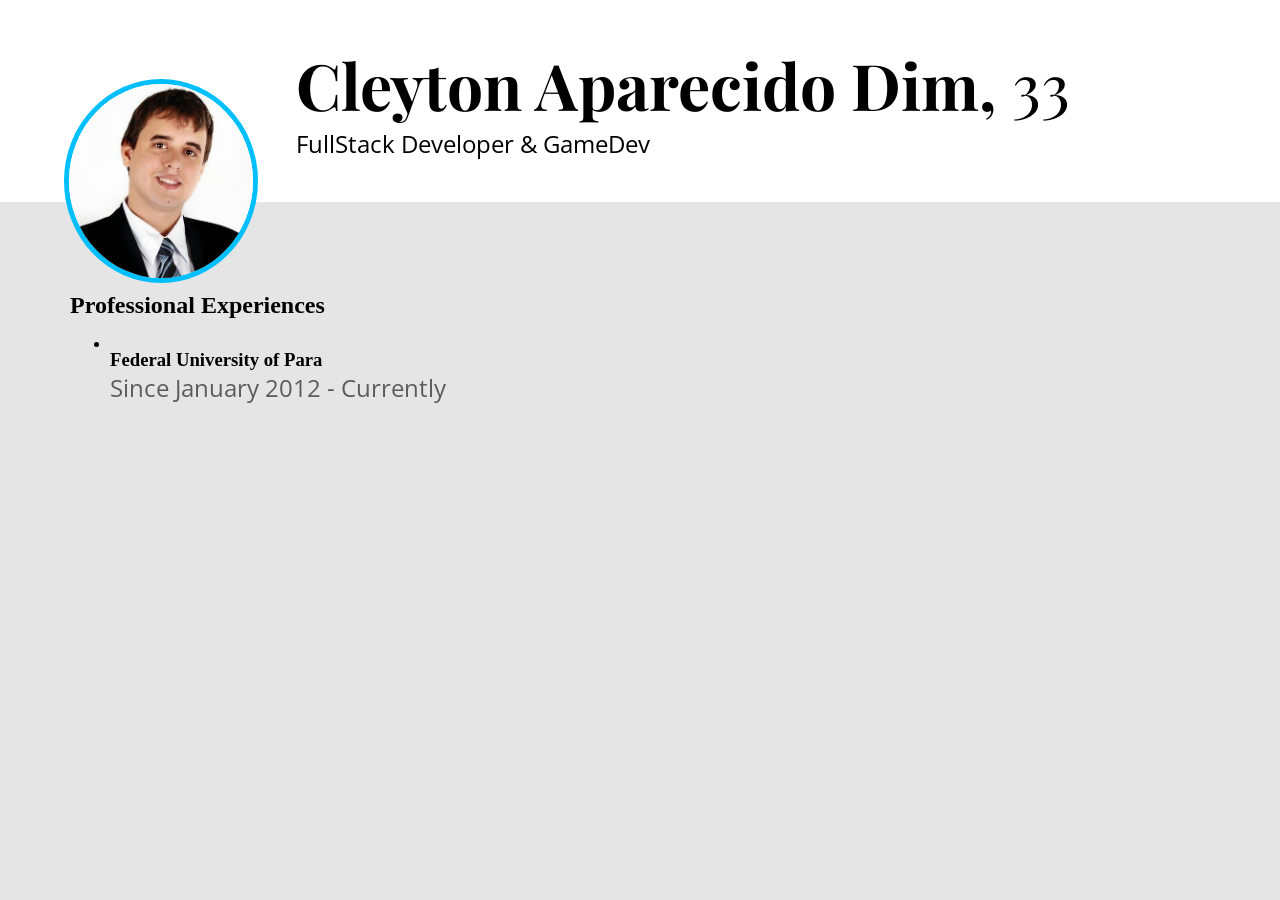
==== index.html @ 9ad14b16 "Update index.html" ====
<html>
  <head>
    <title>Cleyton Dim - Portfólio</title>
    <meta charset="UTF-8" />
    <meta name="viewport" content="width=device-width, initial-scale=1.0" />
    <meta http-equiv="X-UA-Compatible" content="ie=edge" />
    <link
            href="https://fonts.googleapis.com/css2?family=Open+Sans:wght@400;600;700&amp;family=Playfair+Display:wght@400;700&amp;display=swap"
            rel="stylesheet"
        />
    <link rel="stylesheet" href="estilo.css">
  </head>
    
    <body>
      <header>
        <img class="foto" src="cleytondim.jpg"/>
        <div class="headzin">
          <h1><span>Cleyton Aparecido Dim,</span> 33</h1>
          <p class: "t60">FullStack Developer & GameDev</p>
        </div>
      </header>
      <main>
        <div class: "colunamenor">
          <div class: "exp">
            <h2> Professional Experiences </h2>
            <div class: "linha"/>
            <ul>
              <li>
                <img />
                <div class: "conteudo">
                  <h3> <b>Federal University of Para</b> </h3>
                  <p class = "periodo t60"> Since January 2012 - Currently</p>
                </div>
              </li>
            </ul>
            </div>
        </div>
        
        <div class: "colunamaior">
        </div>
            
        
      </main>
    </body>
    <script src="script.js">
  
</html>
---- estilo.css ----
h1, h2, h3, p, body {
  margin: 0;
}

h1 {
  font-family: "Playfair Display", serif;
  font-size: 64px;
  font-weight: normal;
}

h1 span {
  font-weight: bold;
}

p {
  font-family: "Open Sans", sans-serif;
  font-size: 24px;
  
}

.t60 {
  color: rgba(0,0,0,0.6);
}


body{
  background-color: #E5E5E5;
  padding: 0;
}

header{
  background-color: white;
  padding: 32px 64px;
}

.headzin{
  display: inline-block;
  padding: 10px;
}

.foto{
  width: 16%;
  height: auto;
  border: 5px solid #00BFFF;
  border-radius: 50%;
  margin-bottom: -130px;
  margin-right: 24px;
}

main{
  padding: 90px 70px;
}

.colunamenor{
  margin-top: 48px;
}

.linha{
margin-top: 5px;
width: 80px;

}

.linhab{
border-top: 2px solid #00008B;
}

.linhaa{
border-top: 2px solid #FFD700;
}
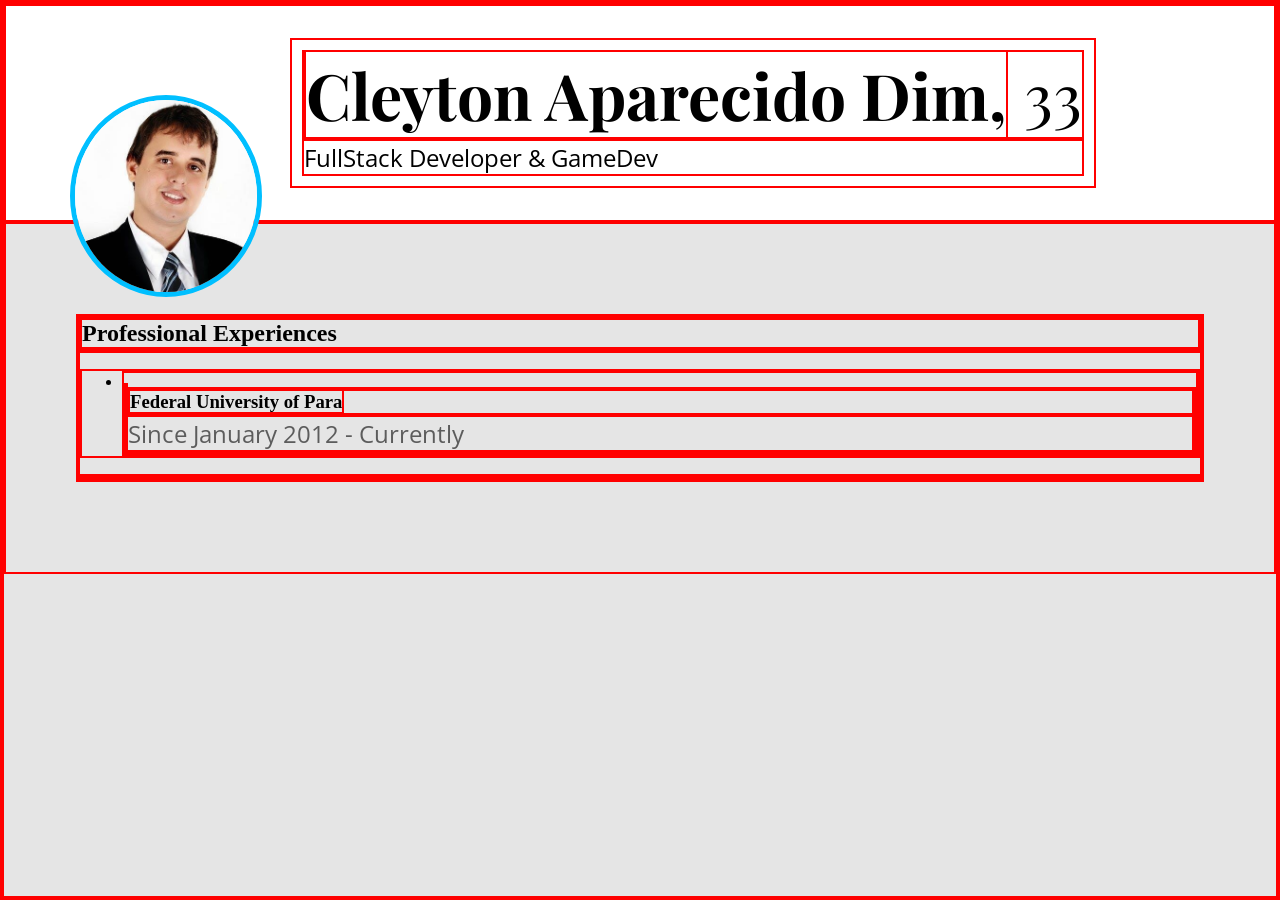
==== commit d62ba139: "Update index.html" ====
--- a/index.html
+++ b/index.html
@@ -23,7 +23,7 @@
         <div class: "colunamenor">
           <div class: "exp">
             <h2> Professional Experiences </h2>
-            <div class: "linha"/>
+            <div class: "linha"></div>
             <ul>
               <li>
                 <img />
@@ -33,7 +33,7 @@
                 </div>
               </li>
             </ul>
-            </div>
+           </div>
         </div>
         
         <div class: "colunamaior">
--- a/estilo.css
+++ b/estilo.css
@@ -1,3 +1,7 @@
+*{
+  border: 2px solid red;
+}
+
 h1, h2, h3, p, body {
   margin: 0;
 }
@@ -56,15 +60,16 @@
 }
 
 .linha{
-margin-top: 5px;
+margin-top: 8px;
 width: 80px;
-
+border-top: 2px solid;
 }
 
-.linhab{
-border-top: 2px solid #00008B;
+.exp .linha{
+border-color: #00008B;
 }
 
-.linhaa{
-border-top: 2px solid #FFD700;
+
+.study .linha{
+border-color: #FFD700;
 }
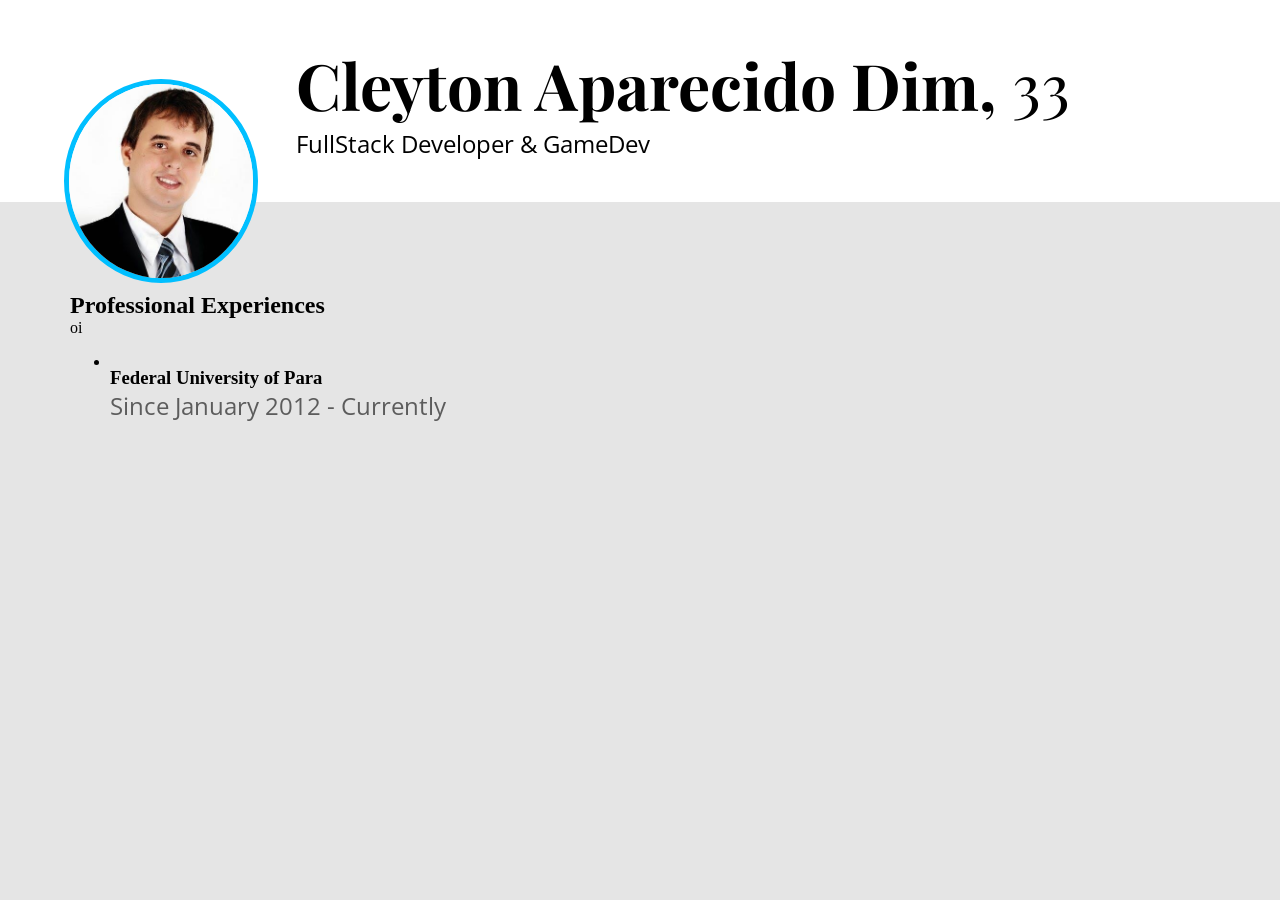
==== commit 5269a888: "Update index.html" ====
--- a/index.html
+++ b/index.html
@@ -23,7 +23,7 @@
         <div class: "colunamenor">
           <div class: "exp">
             <h2> Professional Experiences </h2>
-            <div class: "linha"></div>
+            <div class: "linha"> oi </div>
             <ul>
               <li>
                 <img />
--- a/estilo.css
+++ b/estilo.css
@@ -1,5 +1,5 @@
 *{
-  border: 2px solid red;
+  /*border: 2px solid red;*/
 }
 
 h1, h2, h3, p, body {
@@ -62,7 +62,7 @@
 .linha{
 margin-top: 8px;
 width: 80px;
-border-top: 2px solid;
+border: 2px solid;
 }
 
 .exp .linha{
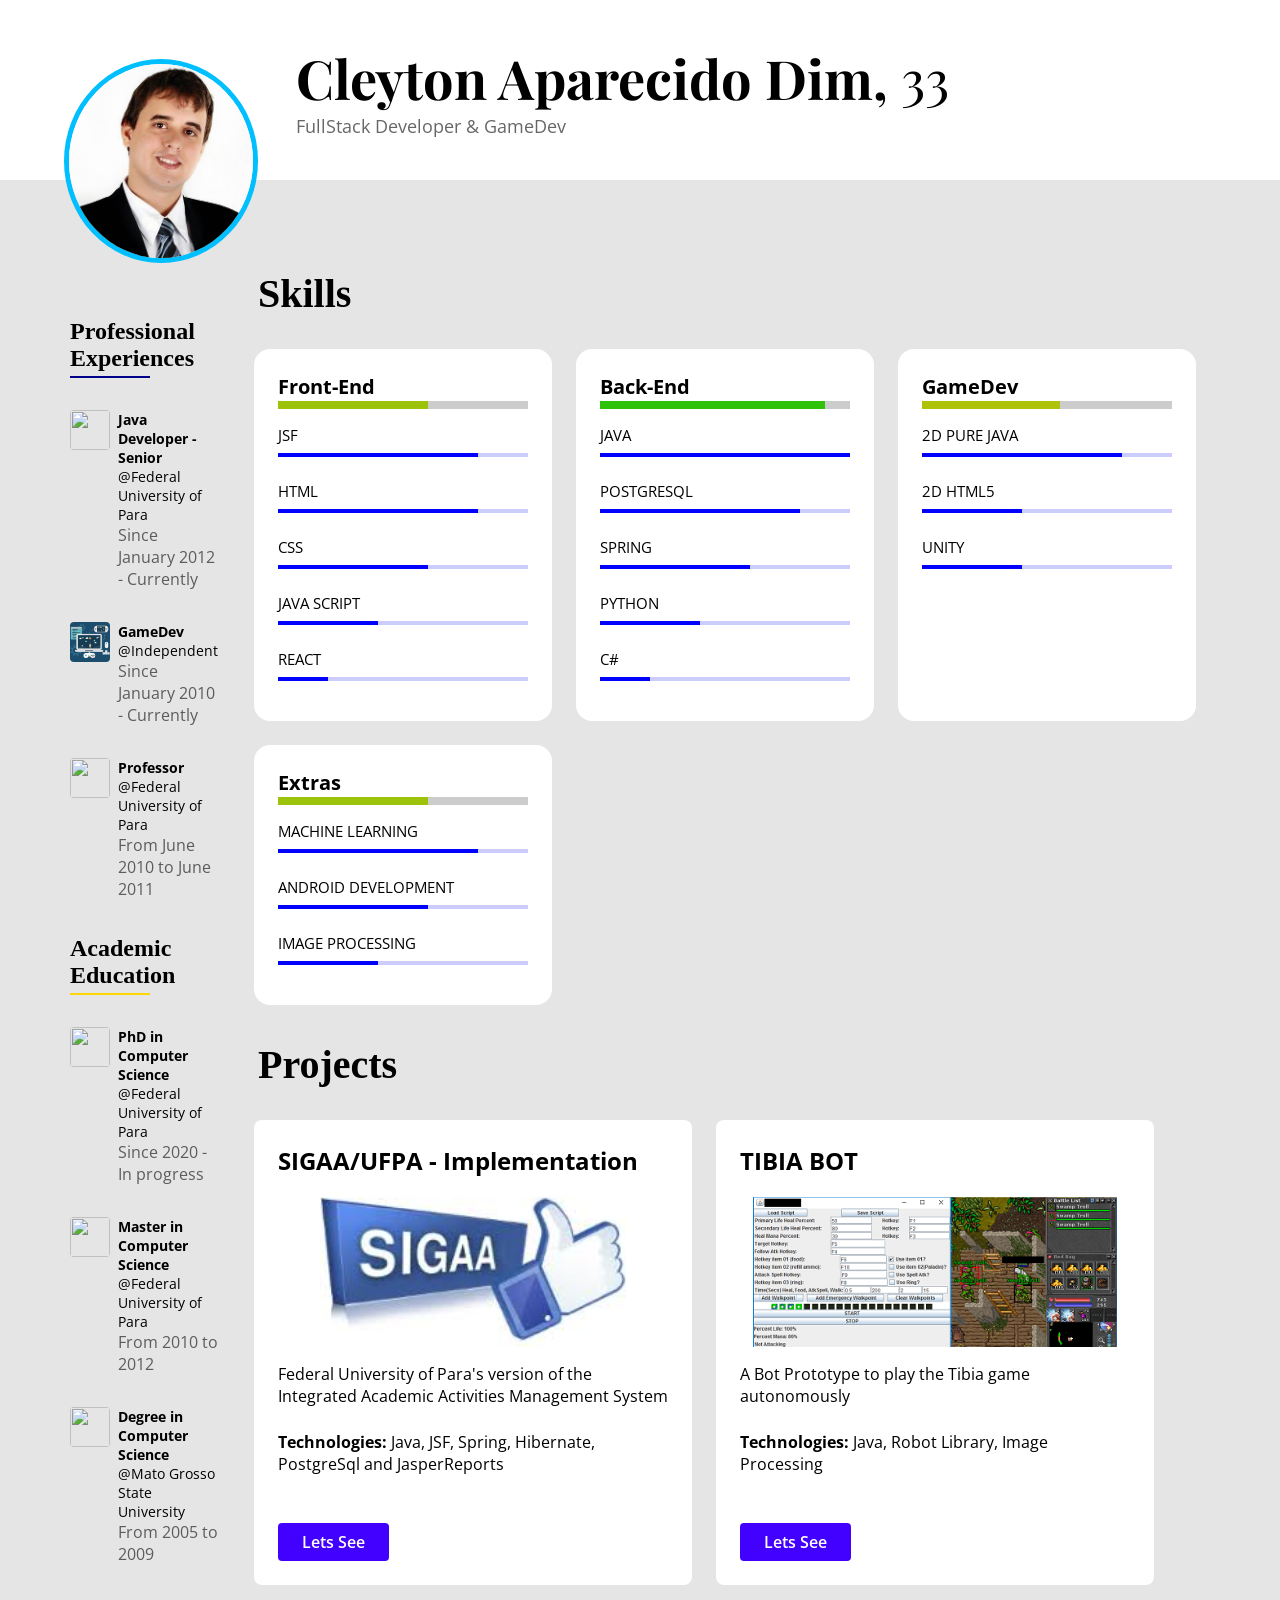
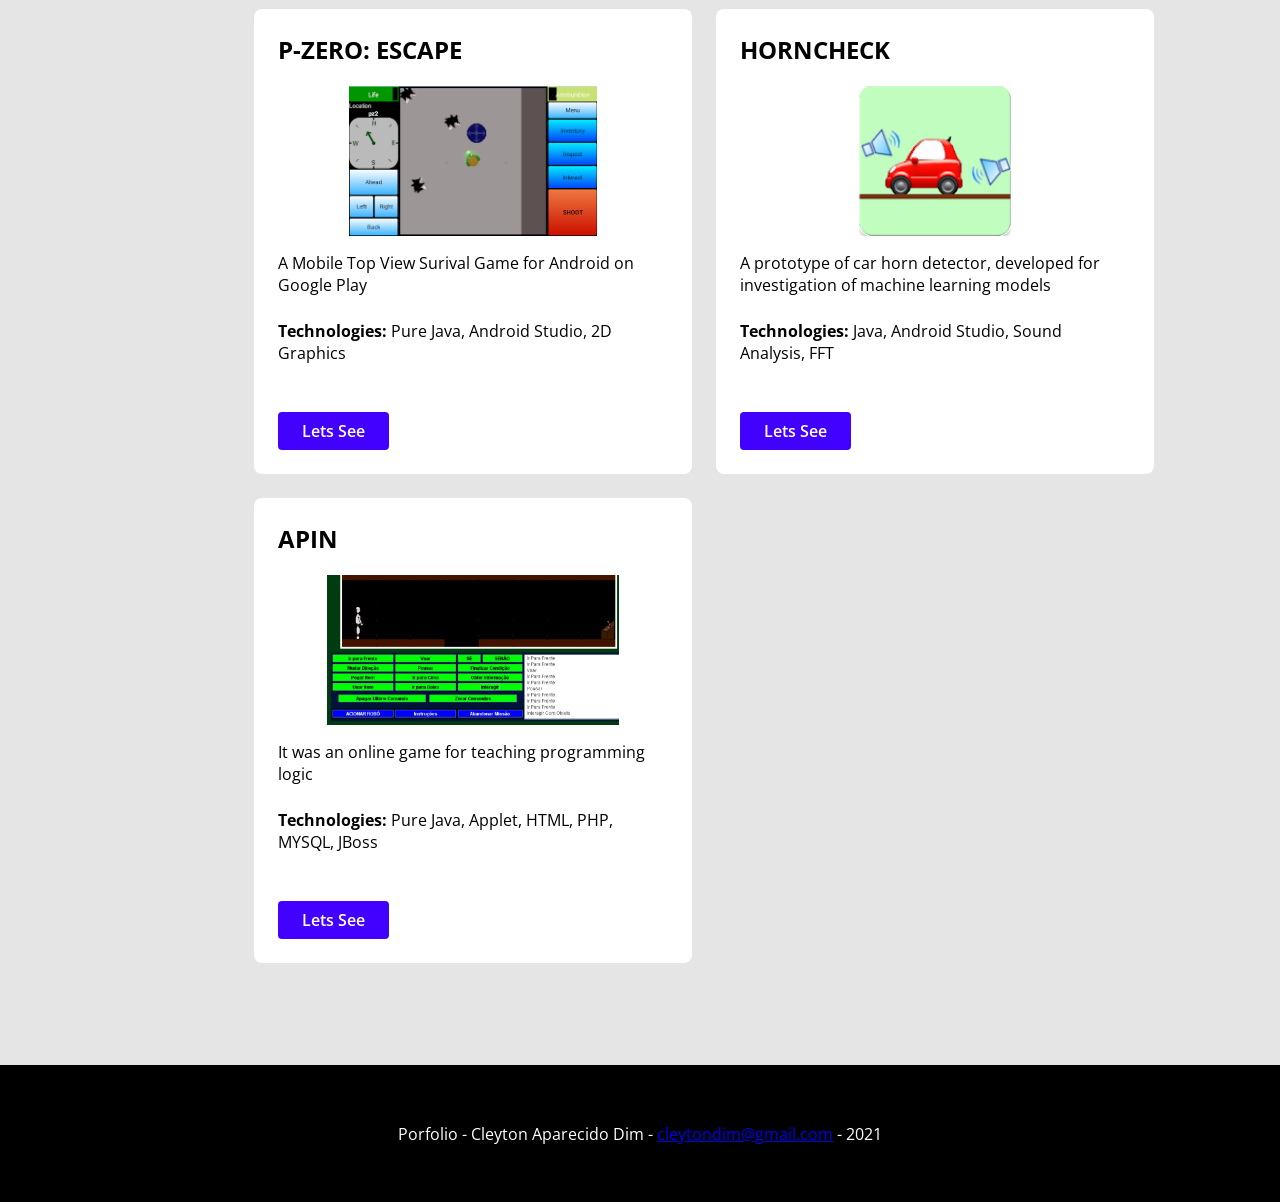
==== commit 3e6dcbeb: "Add files via upload" ====
--- a/index.html
+++ b/index.html
@@ -1,48 +1,330 @@
-<html>
-  <head>
-    <title>Cleyton Dim - Portfólio</title>
-    <meta charset="UTF-8" />
-    <meta name="viewport" content="width=device-width, initial-scale=1.0" />
-    <meta http-equiv="X-UA-Compatible" content="ie=edge" />
-    <link
-            href="https://fonts.googleapis.com/css2?family=Open+Sans:wght@400;600;700&amp;family=Playfair+Display:wght@400;700&amp;display=swap"
-            rel="stylesheet"
-        />
-    <link rel="stylesheet" href="estilo.css">
-  </head>
-    
-    <body>
-      <header>
-        <img class="foto" src="cleytondim.jpg"/>
-        <div class="headzin">
-          <h1><span>Cleyton Aparecido Dim,</span> 33</h1>
-          <p class: "t60">FullStack Developer & GameDev</p>
-        </div>
-      </header>
-      <main>
-        <div class: "colunamenor">
-          <div class: "exp">
-            <h2> Professional Experiences </h2>
-            <div class: "linha"> oi </div>
-            <ul>
-              <li>
-                <img />
-                <div class: "conteudo">
-                  <h3> <b>Federal University of Para</b> </h3>
-                  <p class = "periodo t60"> Since January 2012 - Currently</p>
-                </div>
-              </li>
-            </ul>
-           </div>
-        </div>
-        
-        <div class: "colunamaior">
-        </div>
-            
-        
-      </main>
-    </body>
-    <script src="script.js">
-  
-</html>
-
+<html>
+  <head>
+    <title>Cleyton Dim - Portfolio</title>
+    <meta charset="UTF-8" />
+    <meta name="viewport" content="width=device-width, initial-scale=1.0" />
+    <meta http-equiv="X-UA-Compatible" content="ie=edge" />
+    <link
+            href="https://fonts.googleapis.com/css2?family=Open+Sans:wght@400;600;700&amp;family=Playfair+Display:wght@400;700&amp;display=swap"
+            rel="stylesheet"
+        />
+    <link rel="stylesheet" href="estilo.css">
+  </head>
+    
+    <body>
+      <header>
+        <img class="foto" src="cleytondim.jpg"/>
+        <div class="headzin">
+          <h1><span>Cleyton Aparecido Dim,</span> 33</h1>
+          <p class= "profissao t60">FullStack Developer & GameDev</p>
+        </div>
+      </header>
+      <main>
+        <div class= "colunamenor">
+          <div class= "exp">
+            <h2> Professional Experiences </h2>
+            <div class= "linha">  </div>
+            <ul>
+              <li>
+                <img src="https://portal.ufpa.br/images/icones_portal/ufpa%20(2).png"/>
+                <div class= "conteudo">
+                  <h3> <b>Java Developer - Senior</b> @Federal University of Para</h3>
+                  <p class = "periodo t60"> Since January 2012 - Currently</p>
+                </div>
+              </li>
+            </ul>
+            <ul>
+              <li>
+                <img src="gamedev.png"/>
+                <div class= "conteudo">
+                  <h3> <b>GameDev</b> @Independent</h3>
+                  <p class = "periodo t60"> Since January 2010 - Currently</p>
+                </div>
+              </li>
+            </ul>
+            <ul>
+                <li>
+                  <img src="https://portal.ufpa.br/images/icones_portal/ufpa%20(2).png"/>
+                  <div class= "conteudo">
+                    <h3> <b>Professor</b> @Federal University of Para</h3>
+                    <p class = "periodo t60"> From June 2010 to June 2011</p>
+                  </div>
+                </li>
+            </ul>
+            
+           </div>
+
+           <div class= "study">
+            <h2> Academic Education </h2>
+            <div class= "linha">  </div>
+            <ul>
+              <li>
+                <img src="https://portal.ufpa.br/images/icones_portal/ufpa%20(2).png"/>
+                <div class= "conteudo">
+                  <h3> <b>PhD in Computer Science</b> @Federal University of Para</h3>
+                  <p class = "periodo t60"> Since 2020 - In progress</p>
+                </div>
+              </li>
+            </ul>
+            <ul>
+              <li>
+                <img src="https://portal.ufpa.br/images/icones_portal/ufpa%20(2).png"/>
+                <div class= "conteudo">
+                  <h3> <b>Master in Computer Science</b> @Federal University of Para</h3>
+                  <p class = "periodo t60"> From 2010 to 2012</p>
+                </div>
+              </li>
+            </ul>
+            <ul>
+                <li>
+                  <img src="https://upload.wikimedia.org/wikipedia/commons/9/9d/Escudo_ufmt.jpg"/>
+                  <div class= "conteudo">
+                    <h3> <b>Degree in Computer Science</b> @Mato Grosso State University</h3>
+                    <p class = "periodo t60"> From 2005 to 2009</p>
+                  </div>
+                </li>
+            </ul>
+            
+           </div>
+        </div>
+        <div class= "colunamaior">
+          <h2> Skills </h2>
+          <div class="skills">
+            <div class="skill">
+              <h3>Front-End</h3>
+              <div class="progressofront"></div>
+              <ul>
+                <li>
+                  <p>JSF</p>
+                  <div class="progresso">
+                    <div class="barra"></div>
+                    <div class="barra"></div>
+                    <div class="barra"></div>
+                    <div class="barra"></div>
+                    <div class="barra incompleto"></div>
+                  </div>
+                </li>
+                <li>
+                  <p>HTML</p>
+                  <div class="progresso">
+                    <div class="barra"></div>
+                    <div class="barra"></div>
+                    <div class="barra"></div>
+                    <div class="barra"></div>
+                    <div class="barra incompleto"></div>
+                  </div>
+                </li>
+                <li>
+                  <p>CSS</p>
+                  <div class="progresso">
+                    <div class="barra"></div>
+                    <div class="barra"></div>
+                    <div class="barra"></div>
+                    <div class="barra incompleto"></div>
+                    <div class="barra incompleto"></div>
+                  </div>
+                </li>
+                <li>
+                  <p>JAVA SCRIPT</p>
+                  <div class="progresso">
+                    <div class="barra"></div>
+                    <div class="barra"></div>
+                    <div class="barra incompleto"></div>
+                    <div class="barra incompleto"></div>
+                    <div class="barra incompleto"></div>
+                  </div>
+                </li>
+                <li>
+                  <p>REACT</p>
+                  <div class="progresso">
+                    <div class="barra"></div>
+                    <div class="barra incompleto"></div>
+                    <div class="barra incompleto"></div>
+                    <div class="barra incompleto"></div>
+                    <div class="barra incompleto"></div>
+                  </div>
+                </li>
+              </ul>
+            </div>
+            <div class="skill">
+              <h3>Back-End</h3>
+              <div class="progressoback"></div>
+              <ul>
+                <li>
+                  <p>JAVA</p>
+                  <div class="progresso">
+                    <div class="barra"></div>
+                    <div class="barra"></div>
+                    <div class="barra"></div>
+                    <div class="barra"></div>
+                    <div class="barra"></div>
+                  </div>
+                </li>
+                <li>
+                  <p>POSTGRESQL</p>
+                  <div class="progresso">
+                    <div class="barra"></div>
+                    <div class="barra"></div>
+                    <div class="barra"></div>
+                    <div class="barra"></div>
+                    <div class="barra incompleto"></div>
+                  </div>
+                </li>
+                <li>
+                  <p>SPRING</p>
+                  <div class="progresso">
+                    <div class="barra"></div>
+                    <div class="barra"></div>
+                    <div class="barra"></div>
+                    <div class="barra incompleto"></div>
+                    <div class="barra incompleto"></div>
+                  </div>
+                </li>
+                <li>
+                  <p>PYTHON</p>
+                  <div class="progresso">
+                    <div class="barra"></div>
+                    <div class="barra"></div>
+                    <div class="barra incompleto"></div>
+                    <div class="barra incompleto"></div>
+                    <div class="barra incompleto"></div>
+                  </div>
+                </li>
+                <li>
+                  <p>C#</p>
+                  <div class="progresso">
+                    <div class="barra"></div>
+                    <div class="barra incompleto"></div>
+                    <div class="barra incompleto"></div>
+                    <div class="barra incompleto"></div>
+                    <div class="barra incompleto"></div>
+                  </div>
+                </li>
+              </ul>
+            </div>
+            <div class="skill">
+              <h3>GameDev</h3>
+              <div class="progressogame"></div>
+              <ul>
+                <li>
+                  <p>2D PURE JAVA</p>
+                  <div class="progresso">
+                    <div class="barra"></div>
+                    <div class="barra"></div>
+                    <div class="barra"></div>
+                    <div class="barra"></div>
+                    <div class="barra incompleto"></div>
+                  </div>
+                </li>
+                <li>
+                  <p>2D HTML5</p>
+                  <div class="progresso">
+                    <div class="barra"></div>
+                    <div class="barra"></div>
+                    <div class="barra incompleto"></div>
+                    <div class="barra incompleto"></div>
+                    <div class="barra incompleto"></div>
+                  </div>
+                </li>
+                <li>
+                  <p>UNITY</p>
+                  <div class="progresso">
+                    <div class="barra"></div>
+                    <div class="barra"></div>
+                    <div class="barra incompleto"></div>
+                    <div class="barra incompleto"></div>
+                    <div class="barra incompleto"></div>
+                  </div>
+                </li>
+              </ul>
+            </div>
+            <div class="skill">
+              <h3>Extras</h3>
+              <div class="progressoextra"></div>
+              <ul>
+                <li>
+                  <p>MACHINE LEARNING</p>
+                  <div class="progresso">
+                    <div class="barra"></div>
+                    <div class="barra"></div>
+                    <div class="barra"></div>
+                    <div class="barra"></div>
+                    <div class="barra incompleto"></div>
+                  </div>
+                </li>
+                <li>
+                  <p>ANDROID DEVELOPMENT</p>
+                  <div class="progresso">
+                    <div class="barra"></div>
+                    <div class="barra"></div>
+                    <div class="barra"></div>
+                    <div class="barra incompleto"></div>
+                    <div class="barra incompleto"></div>
+                  </div>
+                </li>
+                <li>
+                  <p>IMAGE PROCESSING</p>
+                  <div class="progresso">
+                    <div class="barra"></div>
+                    <div class="barra"></div>
+                    <div class="barra incompleto"></div>
+                    <div class="barra incompleto"></div>
+                    <div class="barra incompleto"></div>
+                  </div>
+                </li>
+              </ul>
+            </div>
+          </div>
+
+          <div class="proj"><h2> Projects </h2></div>
+          <div class="projetos">
+            <div class="projeto">
+              <h3>SIGAA/UFPA - Implementation</h3>
+              <div class=imgcenter><img src='sigaa.jpg'/></div>
+              <p>Federal University of Para's version of the Integrated Academic Activities Management System </p>
+              <p><b>Technologies: </b>Java, JSF, Spring, Hibernate, PostgreSql and JasperReports</p>
+              <a target="_blank" href="https://sigaa.ufpa.br"> Lets See </a>
+            </div>
+            <div class="projeto">
+              <h3>TIBIA BOT</h3>
+              <div class=imgcenter><img src='tibiabot.png'/></div>
+              <p>A Bot Prototype to play the Tibia game autonomously </p>
+              <p><b>Technologies: </b>Java, Robot Library, Image Processing</p>
+              <a target="_blank" href="https://youtu.be/B78IMSTve3A"> Lets See </a>
+            </div>
+            
+            <div class="projeto">
+              <h3>P-ZERO: ESCAPE</h3>
+              <div class=imgcenter><img src='pzero.png'/></div>
+              <p>A Mobile Top View Surival Game for Android on Google Play</p>
+              <p><b>Technologies: </b>Pure Java, Android Studio, 2D Graphics</p>
+              <a target="_blank" href="https://youtu.be/wbBkcQG3mJM"> Lets See </a>
+            </div>
+
+            <div class="projeto">
+              <h3>HORNCHECK</h3>
+              <div class=imgcenter><img src='horncheck.png'/></div>
+              <p>A prototype of car horn detector, developed for investigation of machine learning models</p>
+              <p><b>Technologies: </b>Java, Android Studio, Sound Analysis, FFT</p>
+              <a target="_blank" href="https://play.google.com/store/apps/details?id=com.dimsoluts.horncheck"> Lets See </a>
+            </div>
+            
+            <div class="projeto">
+              <h3>APIN</h3>
+              <div class=imgcenter><img src='apin.png'/></div>
+              <p>It was an online game for teaching programming logic</p>
+              <p><b>Technologies: </b>Pure Java, Applet, HTML, PHP, MYSQL, JBoss</p>
+              <a target="_blank" href="https://ppgcc.propesp.ufpa.br/Disserta%C3%A7%C3%B5es_2012/Cleyton%20Aparecido%20Dim_Disserta%C3%A7%C3%A3o.pdf"> Lets See </a>
+            </div>
+          </div>
+        </div>
+            
+        
+      </main>
+      <footer>
+        Porfolio - Cleyton Aparecido Dim - <a href="mailto:cleytondim@gmail.com">cleytondim@gmail.com</a> - 2021
+      </footer>
+    </body>
+    <!-- <script src="script.js"> -->
+  
+</html>
--- a/estilo.css
+++ b/estilo.css
@@ -1,75 +1,297 @@
-*{
-  /*border: 2px solid red;*/
-}
-
-h1, h2, h3, p, body {
-  margin: 0;
-}
-
-h1 {
-  font-family: "Playfair Display", serif;
-  font-size: 64px;
-  font-weight: normal;
-}
-
-h1 span {
-  font-weight: bold;
-}
-
-p {
-  font-family: "Open Sans", sans-serif;
-  font-size: 24px;
-  
-}
-
-.t60 {
-  color: rgba(0,0,0,0.6);
-}
-
-
-body{
-  background-color: #E5E5E5;
-  padding: 0;
-}
-
-header{
-  background-color: white;
-  padding: 32px 64px;
-}
-
-.headzin{
-  display: inline-block;
-  padding: 10px;
-}
-
-.foto{
-  width: 16%;
-  height: auto;
-  border: 5px solid #00BFFF;
-  border-radius: 50%;
-  margin-bottom: -130px;
-  margin-right: 24px;
-}
-
-main{
-  padding: 90px 70px;
-}
-
-.colunamenor{
-  margin-top: 48px;
-}
-
-.linha{
-margin-top: 8px;
-width: 80px;
-border: 2px solid;
-}
-
-.exp .linha{
-border-color: #00008B;
-}
-
-
-.study .linha{
-border-color: #FFD700;
-}
+*{
+    /*border: 2px solid red;*/
+  }
+  
+  h1, h2, h3, p, body {
+    margin: 0;
+  }
+  
+  h1 {
+    font-family: "Playfair Display", serif;
+    font-size: 54px;
+    font-weight: normal;
+  }
+  
+  h1 span {
+    font-weight: bold;
+  }
+
+  h3 {
+    font-family: "Open Sans", sans-serif;
+    font-weight: normal;
+    font-size: 14px;
+  }
+  
+  p {
+    font-family: "Open Sans", sans-serif;
+    
+    
+  }
+
+  .profissao{
+    font-size: 18px;
+  }
+  
+  .t60 {
+    color: rgba(0,0,0,0.6);
+  }
+  
+  
+  body{
+    background-color: #E5E5E5;
+    padding: 0;
+  }
+  
+  header{
+    background-color: white;
+    padding: 32px 64px;
+  }
+  
+  .headzin{
+    display: inline-block;
+    padding: 10px;
+  }
+  
+  .foto{
+    width: 16%;
+    height: auto;
+    border: 5px solid #00BFFF;
+    border-radius: 50%;
+    margin-bottom: -130px;
+    margin-right: 24px;
+  }
+  
+  main{
+    padding: 90px 70px;
+    display: flex;
+  }
+  
+  .colunamenor{
+    margin-top: 48px;
+    width: 288px;
+  }
+  
+  .linha{
+  margin-top: 4px;
+  width: 80px;
+  border-top: 2px solid;
+  }
+  
+  .exp .linha{
+  border-color: #00008B;
+  }
+  
+  .study{
+    margin-top: 35px;
+  }
+  
+  .study .linha{
+  border-color: #FFD700;
+  }
+  
+  .colunamenor img{
+      width: 40px;
+      height: 40px;
+      border-radius: 4px;
+      margin-right: 8px;
+  }
+
+  .colunamenor li{
+      margin-top: 32px;
+      display: flex;
+      flex-direction: row;
+      flex-wrap: nowrap;
+      justify-content: flex-start;
+  }
+
+  .conteudo{
+      display: inline-block;
+  }
+
+  ul, ol{
+      list-style-type: none;
+      padding: 0;
+    }
+
+    .colunamaior{
+      margin-left: 24px;
+    }
+
+    .skills{
+      display: flex;
+      flex-wrap: wrap;
+    }
+
+    .colunamaior h2{
+      font-size: 40px;
+      margin-bottom: 20px;
+      margin-left: 16px;
+    }
+
+    .skill {
+      background-color: white;
+      border-radius: 16px;
+      padding: 24px;
+      margin: 12px;
+      width: 250px;
+    }
+
+    .skill h3{
+      font-size: 20px;
+      font-weight: bold;
+      margin-bottom: 1px;
+
+    }
+
+    .skill p{
+      font-size: 15px;
+
+    }
+
+    .progresso{
+      width: 100%;
+      display: flex;
+    } 
+
+    .barra{
+      width: 20%;
+      margin-top: 8px;
+      height: 4px;
+      background-color: blue;
+    }
+
+    .incompleto{
+      opacity: 0.2;
+    }
+    
+    .skill li{
+      margin-top: 24px;
+    }
+
+    .skill li:first-child{
+      margin-top: 0px;
+    }
+
+    .progressofront{
+      --progress: 60;
+      height: 8px;
+      background-color: #ccc;
+      width: 100%;
+      display: flex;
+      padding: 0;
+      margin-bottom: 16px;
+    }
+
+    .progressofront::before{
+      content: "";
+      width: calc(var(--progress) * 1%);
+      background-color: hsl( calc(var(--progress) * 1.2) , 90%, 40%);
+    }
+
+    .progressoback{
+      --progress: 90;
+      height: 8px;
+      background-color: #ccc;
+      width: 100%;
+      display: flex;
+      padding: 0;
+      margin-bottom: 16px;
+    }
+
+    .progressoback::before{
+      content: "";
+      width: calc(var(--progress) * 1%);
+      background-color: hsl( calc(var(--progress) * 1.2) , 90%, 40%);
+    }
+
+    .progressogame{
+      --progress: 55;
+      height: 8px;
+      background-color: #ccc;
+      width: 100%;
+      display: flex;
+      padding: 0;
+      margin-bottom: 16px;
+    }
+
+    .progressogame::before{
+      content: "";
+      width: calc(var(--progress) * 1%);
+      background-color: hsl( calc(var(--progress) * 1.2) , 90%, 40%);
+    }
+
+    .progressoextra{
+      --progress: 60;
+      height: 8px;
+      background-color: #ccc;
+      width: 100%;
+      display: flex;
+      padding: 0;
+      margin-bottom: 16px;
+    }
+
+    .progressoextra::before{
+      content: "";
+      width: calc(var(--progress) * 1%);
+      background-color: hsl( calc(var(--progress) * 1.2) , 90%, 40%);
+    }
+
+    .proj{
+      margin-top: 24px;
+      margin-bottom: 16px;
+    }
+
+    .projetos{
+      display: flex;
+      flex-direction: row;
+      flex-wrap: wrap;
+      
+    }
+
+    .projeto {
+      width: 390px;
+      padding: 24px;
+      background-color: white;
+      border-radius: 8px;
+      margin: 12px;
+    }
+
+    .projeto h3{
+      font-size: 24px;
+      font-weight: bold;
+    }
+
+    .projetos p{
+      margin-top: 16px;
+      margin-bottom: 24px;
+    }
+
+    .projeto a{
+      display: inline-block;
+      text-decoration: none;
+      background-color: #4200ff;
+      color: white;
+      padding: 8px 24px;
+      font-family: "Open Sans", sans-serif;
+      border-radius: 4px;
+      font-weight: 600;
+      text-align: center;
+      margin-top: 24px;
+    }
+
+    .imgcenter{
+      display: flex;
+      justify-content: center;
+      margin-top: 20px;
+      height: 150px;
+      width: auto;
+    }
+    footer {
+      /* background-color: #14004d; */
+      background-color: black;
+      color: white;
+      padding: 57.6px;
+      text-align: center;
+      font-family: "Open Sans", sans-serif;
+    }
+
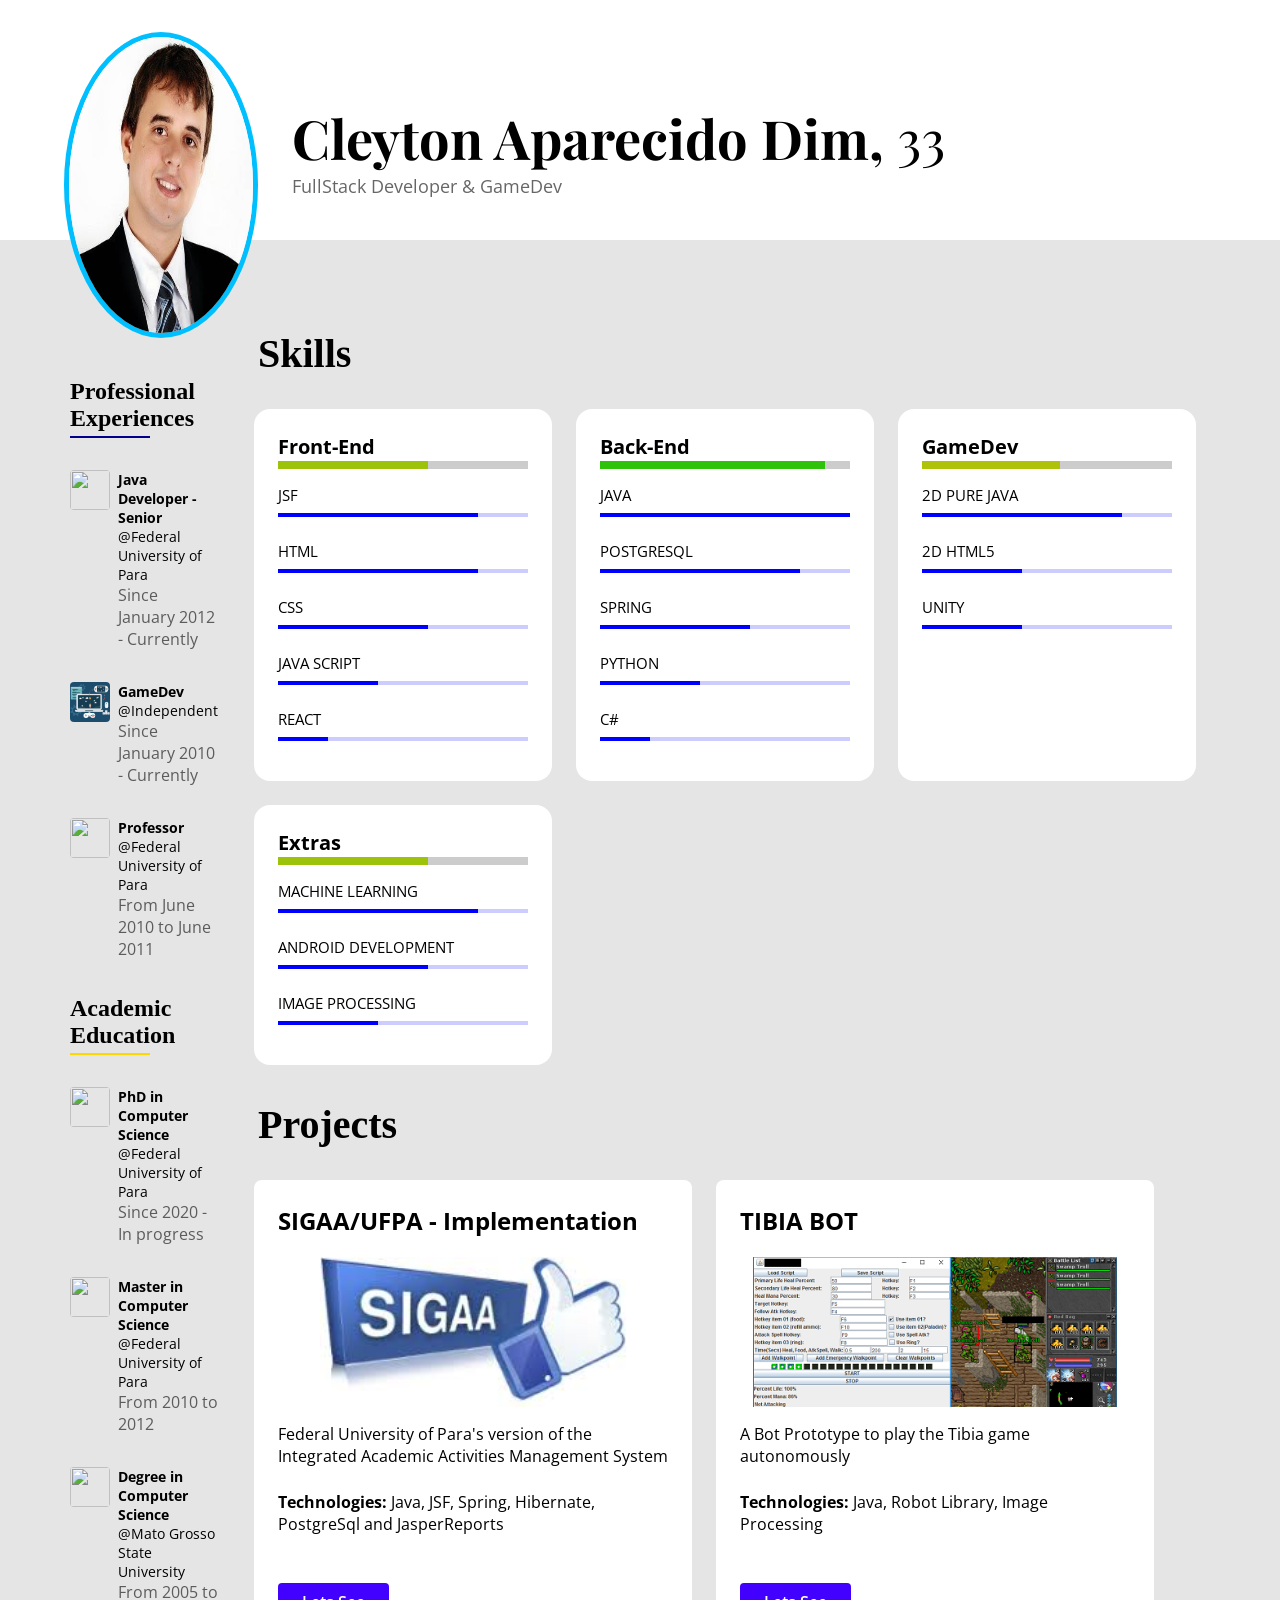
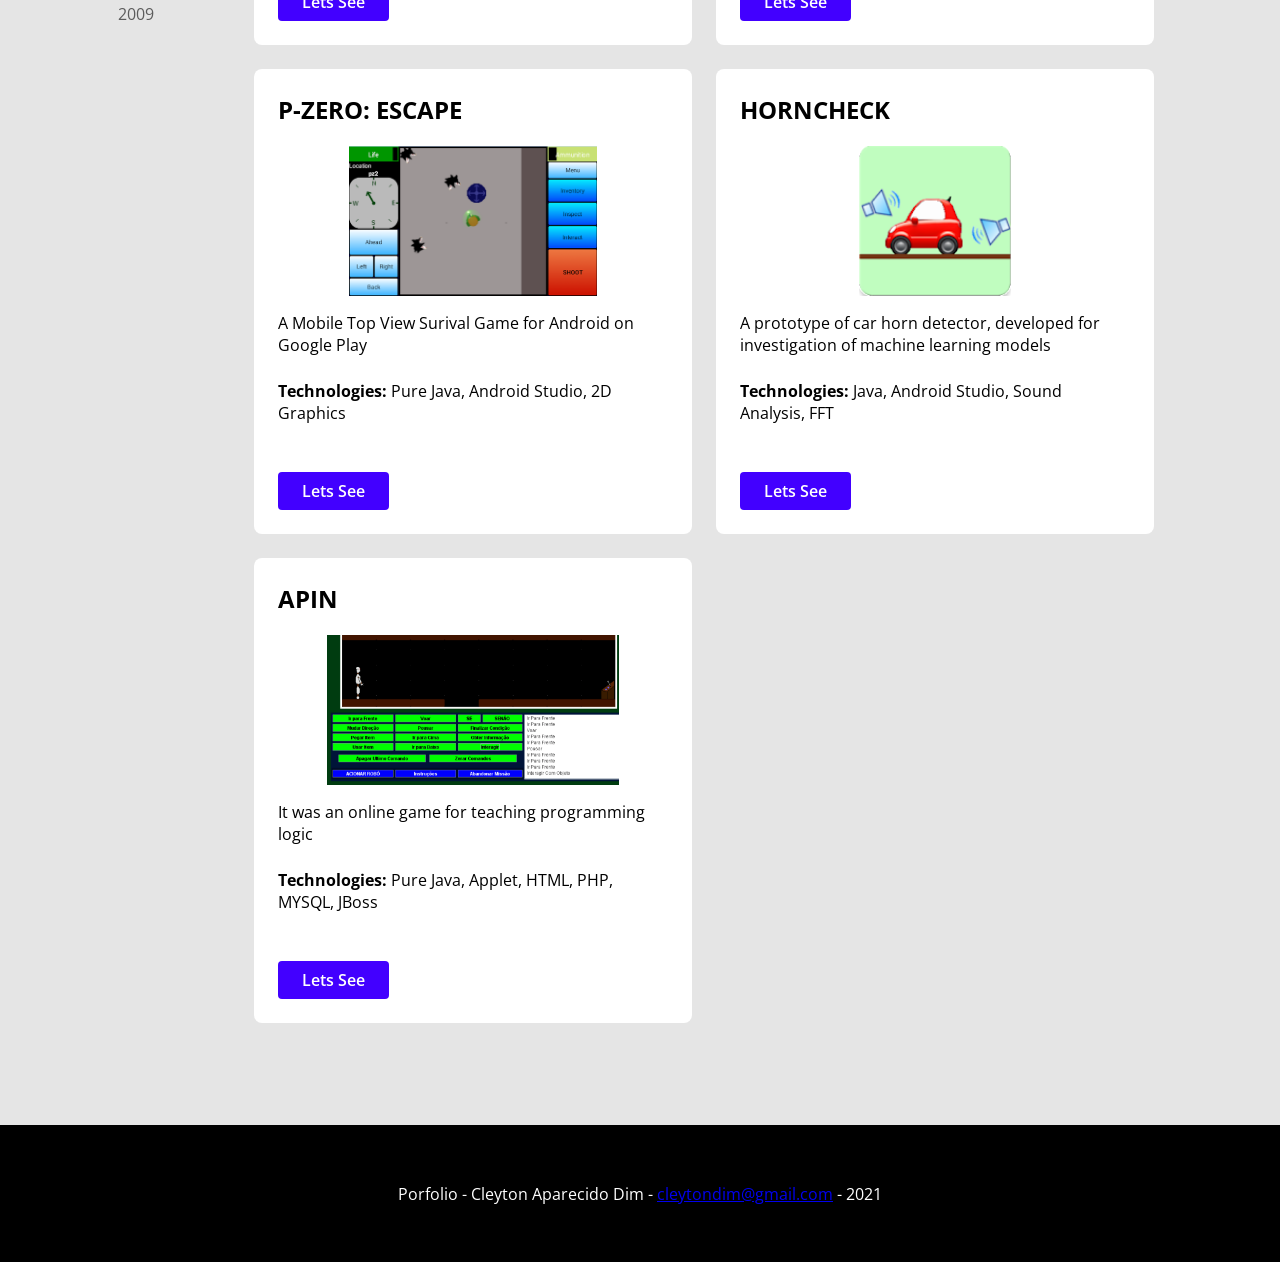
==== commit cc101627: "Add files via upload" ====
--- a/index.html
+++ b/index.html
@@ -14,10 +14,12 @@
     <body>
       <header>
         <img class="foto" src="cleytondim.jpg"/>
-        <div class="headzin">
-          <h1><span>Cleyton Aparecido Dim,</span> 33</h1>
-          <p class= "profissao t60">FullStack Developer & GameDev</p>
-        </div>
+        <div class="dados">
+          <div class="headzin">
+            <h1><span>Cleyton Aparecido Dim,</span> 33</h1>
+            <p class= "profissao t60">FullStack Developer & GameDev</p>
+          </div>
+      </div>
       </header>
       <main>
         <div class= "colunamenor">
--- a/estilo.css
+++ b/estilo.css
@@ -45,6 +45,11 @@
   header{
     background-color: white;
     padding: 32px 64px;
+    display: flex;
+  }
+
+  .dados {
+    margin-top: 3.75em;
   }
   
   .headzin{
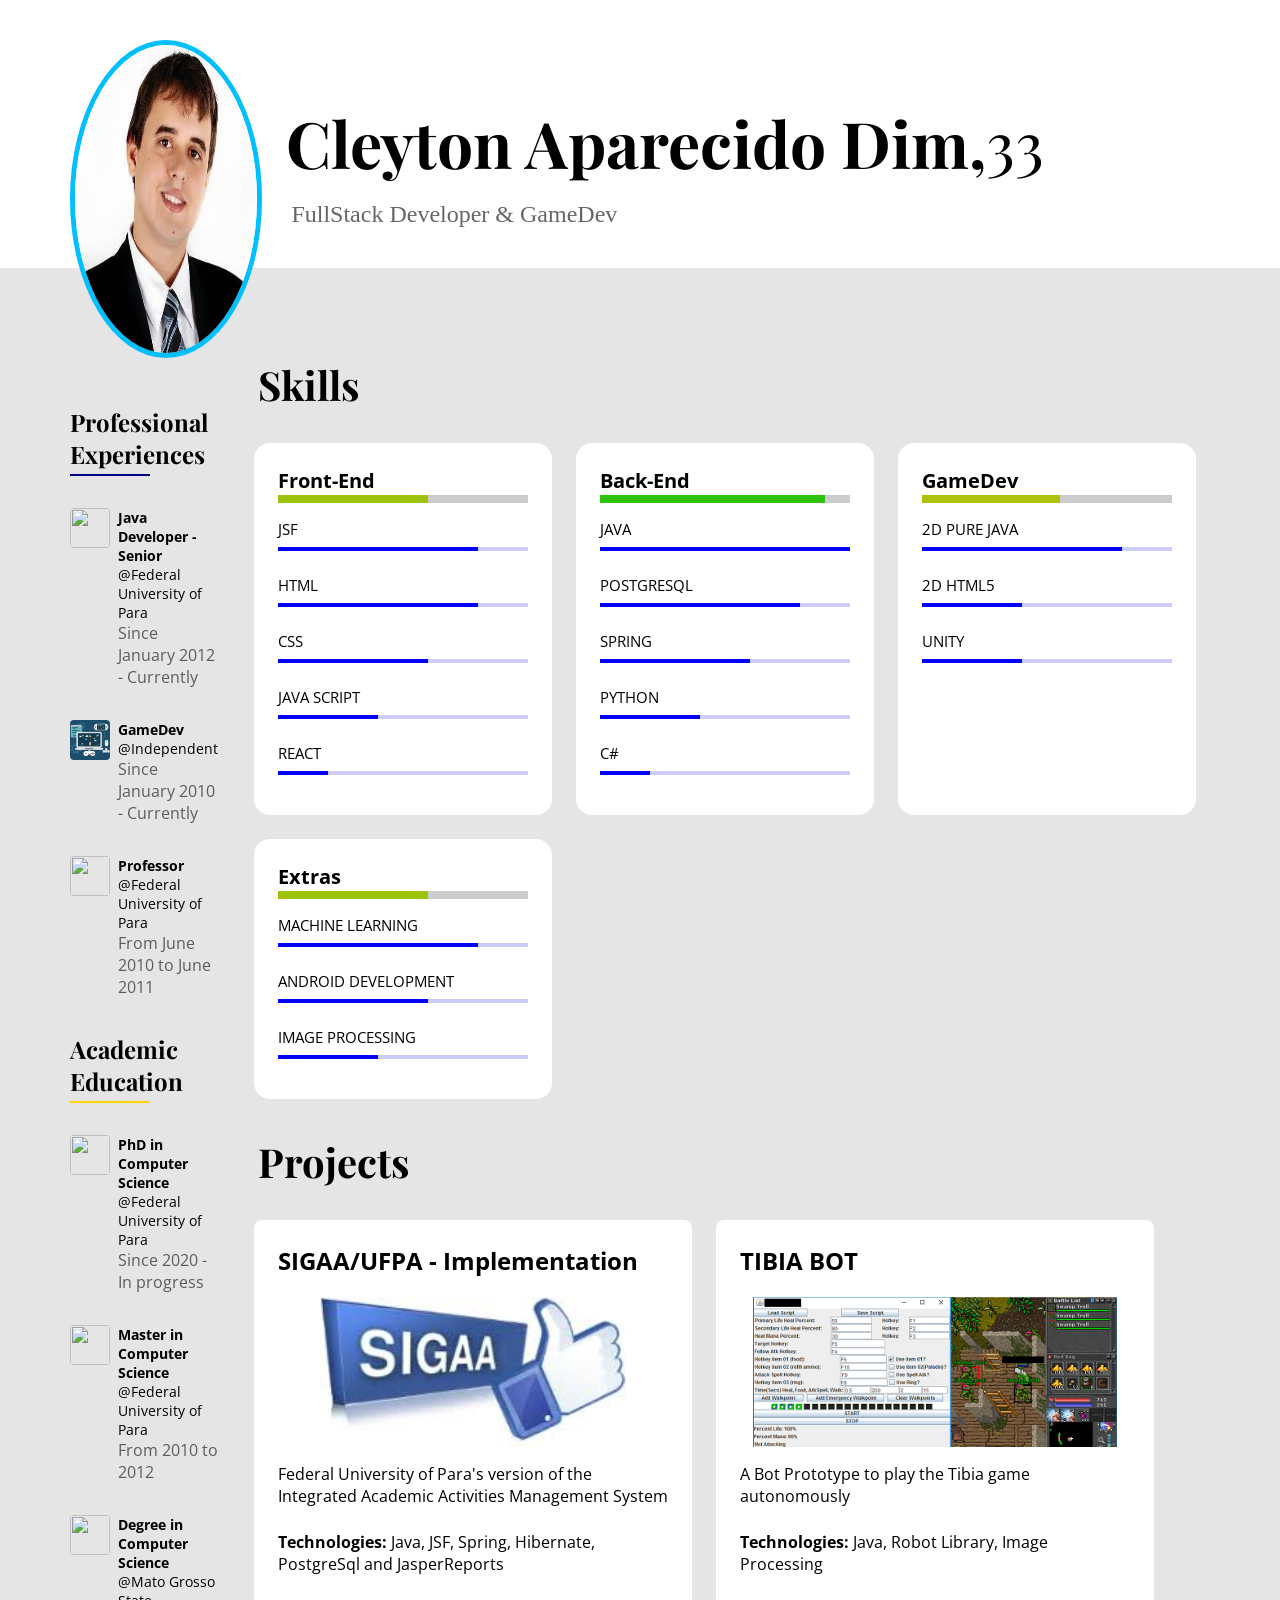
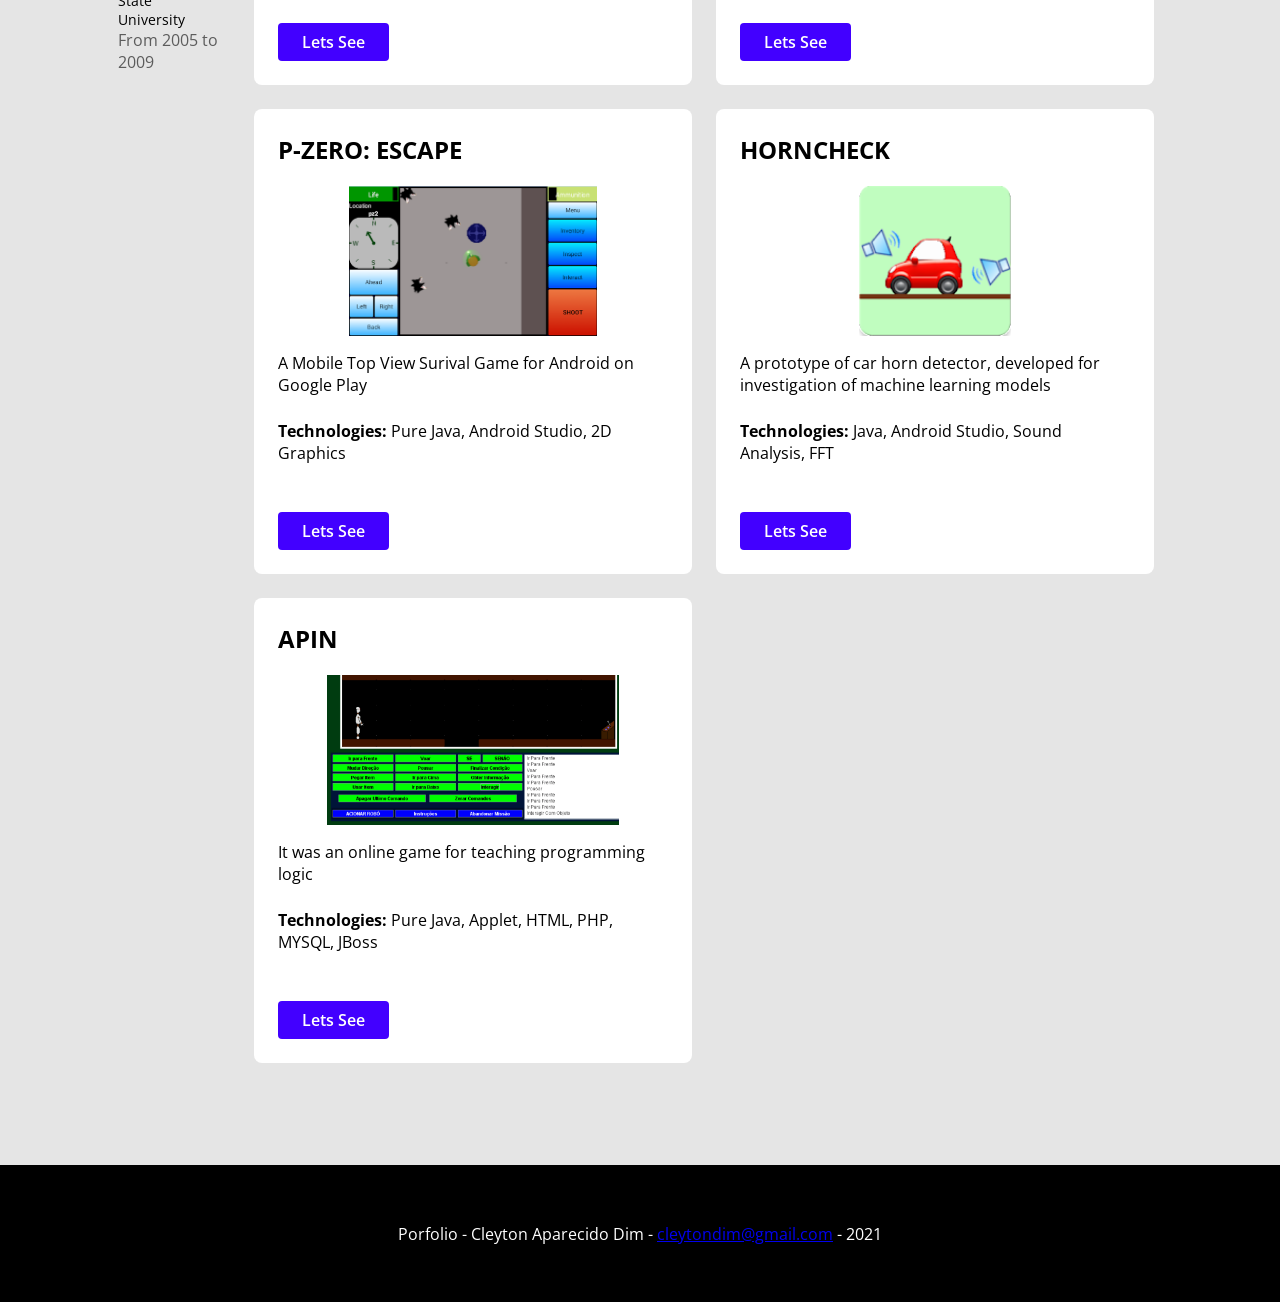
==== commit bf91ab44: "Add files via upload" ====
--- a/index.html
+++ b/index.html
@@ -14,12 +14,10 @@
     <body>
       <header>
         <img class="foto" src="cleytondim.jpg"/>
-        <div class="dados">
-          <div class="headzin">
-            <h1><span>Cleyton Aparecido Dim,</span> 33</h1>
-            <p class= "profissao t60">FullStack Developer & GameDev</p>
-          </div>
-      </div>
+        <div class="headzin">
+          <div class="pessoa"><h1>Cleyton Aparecido Dim,</h1>33</div>
+          <div class= "profissao t60">FullStack Developer & GameDev</div>
+        </div>
       </header>
       <main>
         <div class= "colunamenor">
--- a/estilo.css
+++ b/estilo.css
@@ -12,7 +12,19 @@
     font-weight: normal;
   }
   
-  h1 span {
+  .pessoa, h2 {
+  margin: 0;
+  font-family: "Playfair Display", serif;
+}
+
+.pessoa {
+  font-size: 4em;
+  margin-bottom: 1rem;
+}
+
+  .pessoa h1 {
+    display: inline;
+    font-size: 1em;
     font-weight: bold;
   }
 
@@ -29,7 +41,9 @@
   }
 
   .profissao{
-    font-size: 18px;
+    /* font-size: 18px; */
+    font-size: 1.5em;
+    margin-left: 5px;
   }
   
   .t60 {
@@ -43,18 +57,13 @@
   }
   
   header{
+    padding: 2.5em 4.375em;
     background-color: white;
-    padding: 32px 64px;
     display: flex;
   }
 
-  .dados {
+  .headzin{
     margin-top: 3.75em;
-  }
-  
-  .headzin{
-    display: inline-block;
-    padding: 10px;
   }
   
   .foto{
